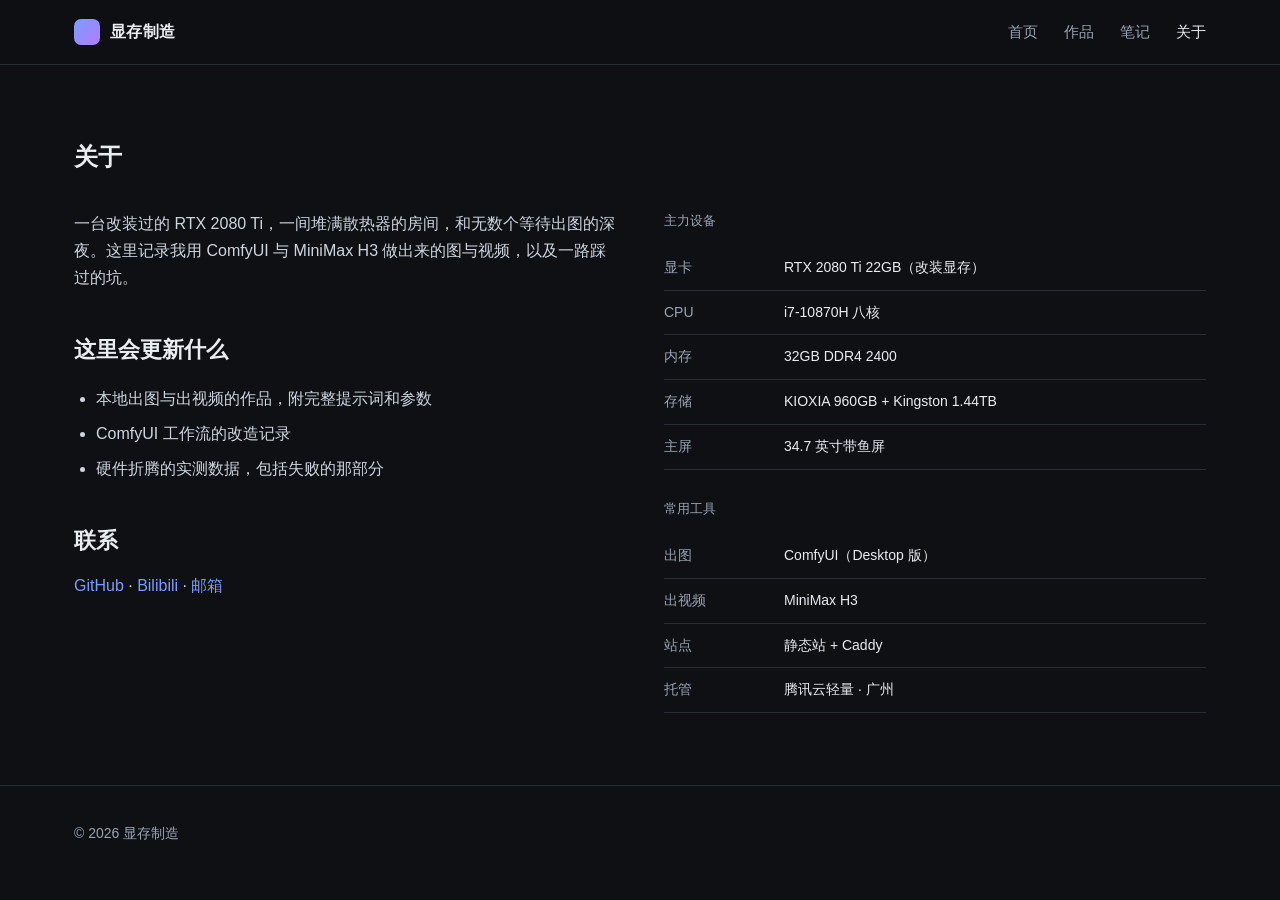
==== about.html @ 41f1c960 "AI portfolio site" ====
<!DOCTYPE html>
<html lang="zh-CN">
<head>
<meta charset="UTF-8">
<meta name="viewport" content="width=device-width, initial-scale=1">
<title>关于 · 显存制造</title>
<link rel="stylesheet" href="assets/style.css">
</head>
<body>

<header class="nav">
  <div class="wrap nav-inner">
    <a class="brand" href="index.html"><span class="brand-mark"></span><span id="brand-name">显存制造</span></a>
    <nav class="nav-links" id="nav-links"></nav>
  </div>
</header>

<section class="block">
  <div class="wrap">
    <div class="block-head"><h2>关于</h2></div>
    <div class="about-grid">
      <div class="prose" style="max-width:none">
        <p id="about-intro"></p>
        <h2>这里会更新什么</h2>
        <ul>
          <li>本地出图与出视频的作品，附完整提示词和参数</li>
          <li>ComfyUI 工作流的改造记录</li>
          <li>硬件折腾的实测数据，包括失败的那部分</li>
        </ul>
        <h2>联系</h2>
        <p id="about-links"></p>
      </div>
      <div>
        <div class="card-meta" style="margin-bottom:14px">主力设备</div>
        <table class="spec-table">
          <tr><td>显卡</td><td>RTX 2080 Ti 22GB（改装显存）</td></tr>
          <tr><td>CPU</td><td>i7-10870H 八核</td></tr>
          <tr><td>内存</td><td>32GB DDR4 2400</td></tr>
          <tr><td>存储</td><td>KIOXIA 960GB + Kingston 1.44TB</td></tr>
          <tr><td>主屏</td><td>34.7 英寸带鱼屏</td></tr>
        </table>
        <div class="card-meta" style="margin:28px 0 14px">常用工具</div>
        <table class="spec-table">
          <tr><td>出图</td><td>ComfyUI（Desktop 版）</td></tr>
          <tr><td>出视频</td><td>MiniMax H3</td></tr>
          <tr><td>站点</td><td>静态站 + Caddy</td></tr>
          <tr><td>托管</td><td>腾讯云轻量 · 广州</td></tr>
        </table>
      </div>
    </div>
  </div>
</section>

<footer>
  <div class="wrap footer-inner">
    <span>© 2026 <span class="fn-brand"></span></span>
  </div>
</footer>

<script src="assets/data.js"></script>
<script src="assets/app.js"></script>
<script>
mountNav("about.html");
$$(".fn-brand").forEach(e => (e.textContent = SITE.name));
document.getElementById("about-intro").textContent = SITE.intro;
document.getElementById("about-links").innerHTML = SITE.links
  .map(l => `<a href="${l.url}" style="color:var(--accent)">${l.label}</a>`)
  .join(" · ");
</script>
</body>
</html>
---- assets/style.css ----
:root {
  --bg: #0e1014;
  --surface: #16191f;
  --surface-2: #1d212a;
  --border: #272c37;
  --text: #e9ecf1;
  --muted: #9aa3b2;
  --accent: #7c9cff;
  --accent-soft: rgba(124, 156, 255, 0.14);
  --radius: 14px;
  --max: 1180px;
}

* { box-sizing: border-box; }

html { scroll-behavior: smooth; }

body {
  margin: 0;
  background: var(--bg);
  color: var(--text);
  font-family: -apple-system, BlinkMacSystemFont, "Segoe UI", "PingFang SC",
    "Hiragino Sans GB", "Microsoft YaHei", sans-serif;
  font-size: 16px;
  line-height: 1.7;
  -webkit-font-smoothing: antialiased;
}

a { color: inherit; text-decoration: none; }
img { display: block; max-width: 100%; }

.wrap { width: 100%; max-width: var(--max); margin: 0 auto; padding: 0 24px; }

header.nav {
  position: sticky;
  top: 0;
  z-index: 50;
  background: rgba(14, 16, 20, 0.86);
  backdrop-filter: blur(12px);
  border-bottom: 1px solid var(--border);
}

.nav-inner {
  display: flex;
  align-items: center;
  justify-content: space-between;
  height: 64px;
}

.brand { display: flex; align-items: center; gap: 10px; font-weight: 600; letter-spacing: 0.02em; }

.brand-mark {
  width: 26px; height: 26px; border-radius: 7px;
  background: linear-gradient(135deg, #7c9cff, #b07cff);
}

.nav-links { display: flex; gap: 26px; font-size: 15px; color: var(--muted); }
.nav-links a:hover { color: var(--text); }
.nav-links a.active { color: var(--text); }

.hero { padding: 88px 0 64px; border-bottom: 1px solid var(--border); }
.hero h1 {
  margin: 0 0 18px;
  font-size: 40px;
  line-height: 1.25;
  font-weight: 600;
  letter-spacing: -0.01em;
}
.hero p.lead { margin: 0 0 30px; max-width: 620px; color: var(--muted); font-size: 17px; }

.hero-stats { display: flex; flex-wrap: wrap; gap: 40px; margin-top: 40px; }
.stat-num { font-size: 26px; font-weight: 600; color: var(--accent); }
.stat-label { font-size: 13px; color: var(--muted); }

.btn {
  display: inline-block;
  padding: 11px 22px;
  border-radius: 10px;
  font-size: 15px;
  border: 1px solid var(--border);
  transition: all 0.18s ease;
}
.btn-primary { background: var(--accent); color: #0e1014; border-color: var(--accent); font-weight: 500; }
.btn-primary:hover { filter: brightness(1.08); }
.btn-ghost:hover { background: var(--surface-2); }

section.block { padding: 72px 0; }
.block-head { display: flex; align-items: baseline; justify-content: space-between; margin-bottom: 32px; }
.block-head h2 { margin: 0; font-size: 24px; font-weight: 600; }
.block-head .more { font-size: 14px; color: var(--muted); }
.block-head .more:hover { color: var(--accent); }

.grid {
  display: grid;
  grid-template-columns: repeat(auto-fill, minmax(300px, 1fr));
  gap: 22px;
}

.card {
  background: var(--surface);
  border: 1px solid var(--border);
  border-radius: var(--radius);
  overflow: hidden;
  cursor: pointer;
  transition: transform 0.2s ease, border-color 0.2s ease;
}
.card:hover { transform: translateY(-4px); border-color: #3b4252; }

.card-thumb { position: relative; aspect-ratio: 4 / 3; background: var(--surface-2); overflow: hidden; }
.card-thumb img { width: 100%; height: 100%; object-fit: cover; }

.badge {
  position: absolute; top: 12px; left: 12px;
  padding: 4px 10px; border-radius: 20px;
  font-size: 12px;
  background: rgba(14, 16, 20, 0.75);
  backdrop-filter: blur(6px);
  border: 1px solid var(--border);
}
.badge.video { color: #ffb37a; border-color: rgba(255, 179, 122, 0.4); }

.card-body { padding: 16px 18px 20px; }
.card-body h3 { margin: 0 0 6px; font-size: 16px; font-weight: 600; }
.card-meta { font-size: 13px; color: var(--muted); }

.post-list { display: flex; flex-direction: column; gap: 2px; }
.post-item {
  display: flex; gap: 24px; align-items: baseline;
  padding: 20px 18px;
  border-radius: var(--radius);
  border: 1px solid transparent;
  transition: background 0.18s ease;
}
.post-item:hover { background: var(--surface); border-color: var(--border); }
.post-date { font-size: 13px; color: var(--muted); min-width: 92px; font-variant-numeric: tabular-nums; }
.post-title { font-size: 17px; font-weight: 500; }
.post-excerpt { margin-top: 4px; font-size: 14px; color: var(--muted); }
.tag { font-size: 12px; color: var(--accent); background: var(--accent-soft); padding: 2px 9px; border-radius: 6px; margin-left: 10px; }

.prose { max-width: 720px; }
.prose h1 { font-size: 32px; line-height: 1.35; margin: 0 0 12px; font-weight: 600; }
.prose h2 { font-size: 22px; margin: 40px 0 12px; font-weight: 600; }
.prose p { color: #cfd5e0; margin: 0 0 18px; }
.prose pre {
  background: var(--surface); border: 1px solid var(--border);
  border-radius: 10px; padding: 16px; overflow-x: auto; font-size: 13px; line-height: 1.65;
}
.prose code { font-family: ui-monospace, SFMono-Regular, Menlo, monospace; }
.prose ul { color: #cfd5e0; padding-left: 22px; }
.prose li { margin-bottom: 8px; }

.modal {
  position: fixed; inset: 0; z-index: 100;
  background: rgba(6, 8, 11, 0.82);
  backdrop-filter: blur(4px);
  display: none;
  align-items: center; justify-content: center;
  padding: 24px;
}
.modal.open { display: flex; }
.modal-box {
  background: var(--surface);
  border: 1px solid var(--border);
  border-radius: 16px;
  max-width: 880px; width: 100%;
  max-height: 88vh; overflow-y: auto;
  display: grid; grid-template-columns: 1.1fr 1fr;
}
.modal-media { background: #000; }
.modal-media img { width: 100%; height: 100%; object-fit: contain; }
.modal-info { padding: 28px; }
.modal-info h3 { margin: 0 0 4px; font-size: 20px; font-weight: 600; }
.modal-close {
  position: absolute; top: 18px; right: 22px;
  width: 34px; height: 34px; border-radius: 50%;
  border: 1px solid var(--border); background: var(--surface);
  color: var(--text); cursor: pointer; font-size: 18px; line-height: 1;
}
.kv { display: grid; grid-template-columns: 84px 1fr; gap: 8px 14px; font-size: 14px; margin: 18px 0; }
.kv dt { color: var(--muted); }
.kv dd { margin: 0; }
.prompt-box {
  background: var(--bg); border: 1px solid var(--border); border-radius: 10px;
  padding: 14px; font-size: 13px; line-height: 1.6; color: #b9c1cf;
  font-family: ui-monospace, SFMono-Regular, Menlo, monospace;
  max-height: 190px; overflow-y: auto;
}

.filters { display: flex; gap: 10px; margin-bottom: 26px; flex-wrap: wrap; }
.chip {
  padding: 7px 16px; border-radius: 20px; font-size: 14px;
  border: 1px solid var(--border); color: var(--muted); cursor: pointer; background: transparent;
}
.chip.active { background: var(--accent-soft); color: var(--accent); border-color: rgba(124, 156, 255, 0.45); }

.about-grid { display: grid; grid-template-columns: 1fr 1fr; gap: 48px; }
.spec-table { width: 100%; border-collapse: collapse; font-size: 14px; }
.spec-table td { padding: 10px 0; border-bottom: 1px solid var(--border); }
.spec-table td:first-child { color: var(--muted); width: 120px; }

footer {
  border-top: 1px solid var(--border);
  padding: 36px 0;
  color: var(--muted);
  font-size: 14px;
}
.footer-inner { display: flex; justify-content: space-between; flex-wrap: wrap; gap: 12px; }

.empty { color: var(--muted); padding: 40px 0; text-align: center; }

@media (max-width: 760px) {
  .hero { padding: 56px 0 40px; }
  .hero h1 { font-size: 30px; }
  .nav-links { gap: 16px; font-size: 14px; }
  .modal-box { grid-template-columns: 1fr; }
  .about-grid { grid-template-columns: 1fr; gap: 28px; }
  .post-item { flex-direction: column; gap: 6px; }
}
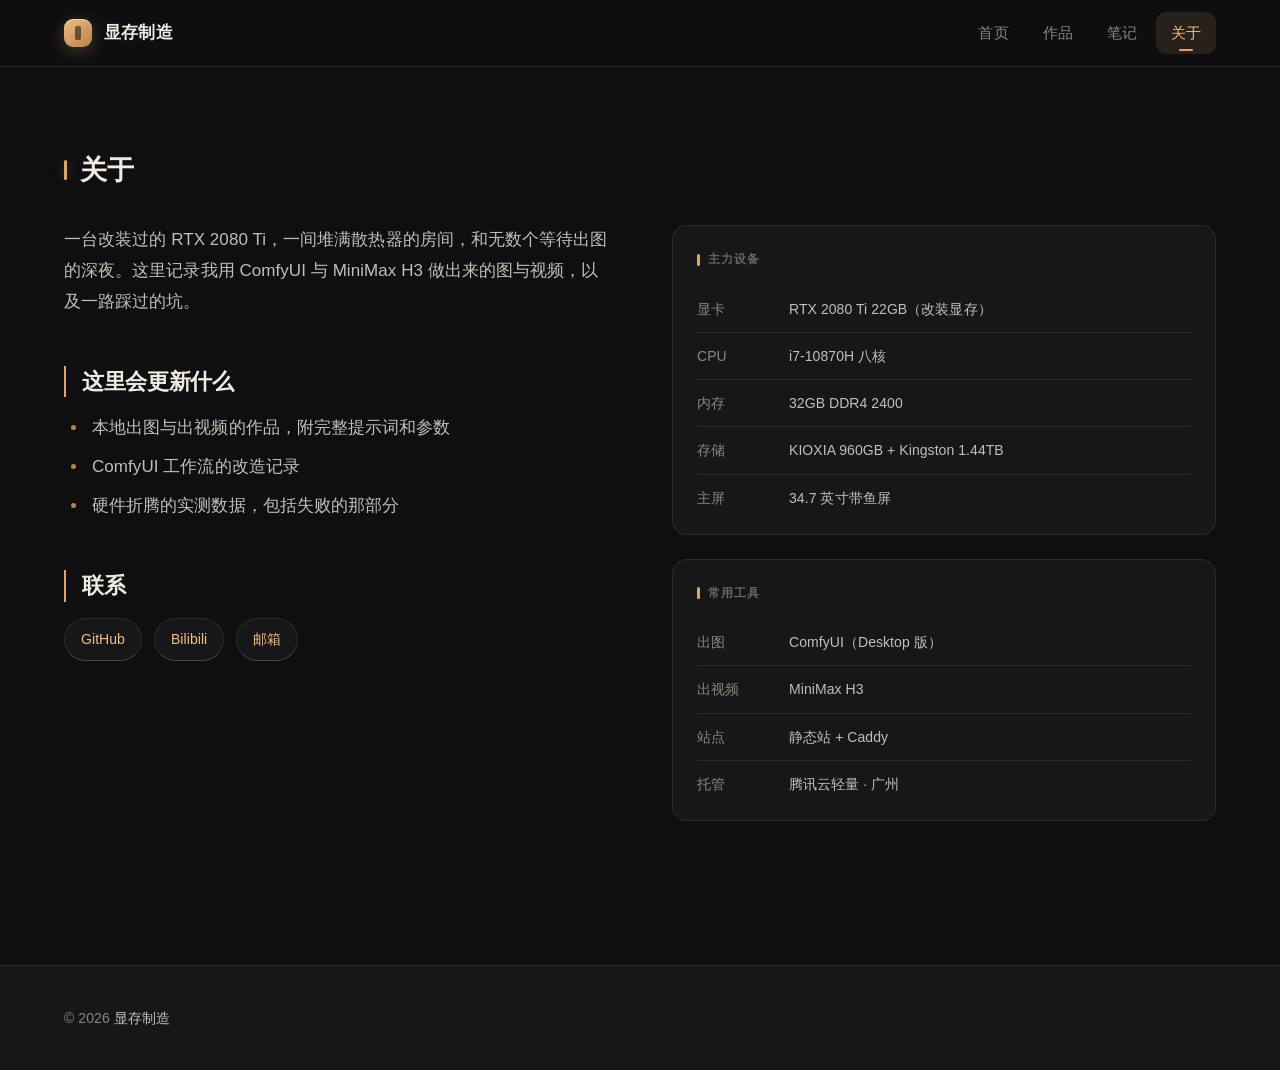
==== commit 36193e3f: "UI 全面重构：暖铜色体系 + 自适应画廊 + 移动端抽屉导航 - 色板：中性炭黑底 + 暖铜强调(#e0a468)，正文改暖白，与暖调作品同色温 - 画廊：作品列表改瀑布流，图像 1:1 / 视频 " ====
--- a/about.html
+++ b/about.html
@@ -4,52 +4,77 @@
 <meta charset="UTF-8">
 <meta name="viewport" content="width=device-width, initial-scale=1">
 <title>关于 · 显存制造</title>
+<meta name="description" content="关于显存制造：一台改装 22GB 显存的 RTX 2080 Ti，一间堆满散热器的房间，和无数个等出图的深夜。">
+<meta name="theme-color" content="#0f0f11">
 <link rel="stylesheet" href="assets/style.css">
 </head>
 <body>
 
+<a class="skip-link" href="#main">跳到主要内容</a>
+
 <header class="nav">
   <div class="wrap nav-inner">
-    <a class="brand" href="index.html"><span class="brand-mark"></span><span id="brand-name">显存制造</span></a>
-    <nav class="nav-links" id="nav-links"></nav>
+    <a class="brand" href="index.html">
+      <span class="brand-mark" aria-hidden="true"></span>
+      <span id="brand-name">显存制造</span>
+    </a>
+    <nav class="nav-links" id="nav-links" aria-label="主导航"></nav>
+    <button class="nav-toggle" id="nav-toggle" type="button"
+            aria-label="打开菜单" aria-expanded="false" aria-controls="nav-links">
+      <span></span><span></span><span></span>
+    </button>
   </div>
 </header>
+
+<main id="main">
 
 <section class="block">
   <div class="wrap">
     <div class="block-head"><h2>关于</h2></div>
     <div class="about-grid">
+
       <div class="prose" style="max-width:none">
         <p id="about-intro"></p>
+
         <h2>这里会更新什么</h2>
         <ul>
           <li>本地出图与出视频的作品，附完整提示词和参数</li>
           <li>ComfyUI 工作流的改造记录</li>
           <li>硬件折腾的实测数据，包括失败的那部分</li>
         </ul>
+
         <h2>联系</h2>
-        <p id="about-links"></p>
+        <div class="link-row" id="about-links"></div>
       </div>
+
       <div>
-        <div class="card-meta" style="margin-bottom:14px">主力设备</div>
-        <table class="spec-table">
-          <tr><td>显卡</td><td>RTX 2080 Ti 22GB（改装显存）</td></tr>
-          <tr><td>CPU</td><td>i7-10870H 八核</td></tr>
-          <tr><td>内存</td><td>32GB DDR4 2400</td></tr>
-          <tr><td>存储</td><td>KIOXIA 960GB + Kingston 1.44TB</td></tr>
-          <tr><td>主屏</td><td>34.7 英寸带鱼屏</td></tr>
-        </table>
-        <div class="card-meta" style="margin:28px 0 14px">常用工具</div>
-        <table class="spec-table">
-          <tr><td>出图</td><td>ComfyUI（Desktop 版）</td></tr>
-          <tr><td>出视频</td><td>MiniMax H3</td></tr>
-          <tr><td>站点</td><td>静态站 + Caddy</td></tr>
-          <tr><td>托管</td><td>腾讯云轻量 · 广州</td></tr>
-        </table>
+        <div class="spec-card">
+          <div class="spec-card-label">主力设备</div>
+          <table class="spec-table">
+            <tr><td>显卡</td><td>RTX 2080 Ti 22GB（改装显存）</td></tr>
+            <tr><td>CPU</td><td>i7-10870H 八核</td></tr>
+            <tr><td>内存</td><td>32GB DDR4 2400</td></tr>
+            <tr><td>存储</td><td>KIOXIA 960GB + Kingston 1.44TB</td></tr>
+            <tr><td>主屏</td><td>34.7 英寸带鱼屏</td></tr>
+          </table>
+        </div>
+
+        <div class="spec-card">
+          <div class="spec-card-label">常用工具</div>
+          <table class="spec-table">
+            <tr><td>出图</td><td>ComfyUI（Desktop 版）</td></tr>
+            <tr><td>出视频</td><td>MiniMax H3</td></tr>
+            <tr><td>站点</td><td>静态站 + Caddy</td></tr>
+            <tr><td>托管</td><td>腾讯云轻量 · 广州</td></tr>
+          </table>
+        </div>
       </div>
+
     </div>
   </div>
 </section>
+
+</main>
 
 <footer>
   <div class="wrap footer-inner">
@@ -64,8 +89,8 @@
 $$(".fn-brand").forEach(e => (e.textContent = SITE.name));
 document.getElementById("about-intro").textContent = SITE.intro;
 document.getElementById("about-links").innerHTML = SITE.links
-  .map(l => `<a href="${l.url}" style="color:var(--accent)">${l.label}</a>`)
-  .join(" · ");
+  .map(l => `<a class="link-pill" href="${l.url}">${l.label}</a>`)
+  .join("");
 </script>
 </body>
 </html>
--- a/assets/style.css
+++ b/assets/style.css
@@ -1,42 +1,182 @@
+/* ==========================================================================
+   VRAM Studio · Design Token System
+   Theme: 暗色摄影画廊 —— 中性炭黑底 + 暖铜强调，衬托暖调作品
+   所有颜色、字号、间距、动效统一由 token 驱动
+   ========================================================================== */
+
 :root {
-  --bg: #0e1014;
-  --surface: #16191f;
-  --surface-2: #1d212a;
-  --border: #272c37;
-  --text: #e9ecf1;
-  --muted: #9aa3b2;
-  --accent: #7c9cff;
-  --accent-soft: rgba(124, 156, 255, 0.14);
-  --radius: 14px;
-  --max: 1180px;
-}
-
-* { box-sizing: border-box; }
-
-html { scroll-behavior: smooth; }
+  /* ---- 色板：中性暗底 ---- */
+  --bg:            #0f0f11;
+  --bg-deep:       #0a0a0c;
+  --surface:       #17171a;
+  --surface-2:     #1f1f24;
+  --surface-3:     #26262c;
+  --border:        #2a2a31;
+  --border-strong: #3a3a44;
+
+  /* ---- 色板：文字（暖白，与暖调作品同一色温） ---- */
+  --text:    #f0ebe2;
+  --text-2:  #c4beb4;
+  --muted:   #8b857c;
+  --muted-2: #6a655e;
+
+  /* ---- 色板：强调色 ---- */
+  --accent:      #e0a468;
+  --accent-hi:   #f0bd85;
+  --accent-dim:  #b8824b;
+  --accent-2:    #6f88d8;
+  --accent-soft: rgba(224, 164, 104, 0.12);
+  --accent-line: rgba(224, 164, 104, 0.32);
+  --accent-glow: rgba(224, 164, 104, 0.28);
+
+  /* ---- 语义色 ---- */
+  --video:      #e79a5c;
+  --video-soft: rgba(231, 154, 92, 0.14);
+
+  /* ---- 间距：8 点网格 ---- */
+  --sp-1: 4px;
+  --sp-2: 8px;
+  --sp-3: 12px;
+  --sp-4: 16px;
+  --sp-5: 20px;
+  --sp-6: 24px;
+  --sp-8: 32px;
+  --sp-10: 40px;
+  --sp-12: 48px;
+  --sp-16: 64px;
+  --sp-20: 80px;
+  --sp-24: 96px;
+
+  /* ---- 字号 ---- */
+  --fs-xs:  12px;
+  --fs-sm:  13.5px;
+  --fs-base: 16px;
+  --fs-md:  17px;
+  --fs-lg:  19px;
+  --fs-xl:  22px;
+  --fs-2xl: 27px;
+  --fs-3xl: 34px;
+  --fs-4xl: 46px;
+
+  /* ---- 字体族 ---- */
+  --font-sans: 'Inter', -apple-system, BlinkMacSystemFont, 'Segoe UI',
+    'PingFang SC', 'Hiragino Sans GB', 'Microsoft YaHei', sans-serif;
+  --font-mono: ui-monospace, SFMono-Regular, 'SF Mono', Menlo, Consolas,
+    'Liberation Mono', monospace;
+
+  /* ---- 圆角 ---- */
+  --r-sm: 6px;
+  --r-md: 10px;
+  --r-lg: 14px;
+  --r-xl: 20px;
+  --r-full: 999px;
+
+  /* ---- 阴影 / 层次 ---- */
+  --shadow-sm: 0 1px 2px rgba(0, 0, 0, 0.4);
+  --shadow-md: 0 6px 18px -4px rgba(0, 0, 0, 0.5);
+  --shadow-lg: 0 20px 44px -12px rgba(0, 0, 0, 0.62);
+  --shadow-xl: 0 40px 88px -20px rgba(0, 0, 0, 0.75);
+
+  /* ---- 动效 ---- */
+  --ease: cubic-bezier(0.22, 0.61, 0.36, 1);
+  --t-fast: 140ms var(--ease);
+  --t-base: 220ms var(--ease);
+  --t-slow: 420ms var(--ease);
+
+  /* ---- 布局 ---- */
+  --max: 1200px;
+  --max-readable: 720px;
+  --nav-h: 66px;
+
+  /* ---- 层级 ---- */
+  --z-nav: 50;
+  --z-progress: 60;
+  --z-fab: 70;
+  --z-modal: 100;
+  --z-drawer: 120;
+}
+
+/* ==========================================================================
+   基础重置
+   ========================================================================== */
+
+*, *::before, *::after { box-sizing: border-box; }
+
+html {
+  scroll-behavior: smooth;
+  scroll-padding-top: calc(var(--nav-h) + var(--sp-6));
+  -webkit-text-size-adjust: 100%;
+}
+
+::selection { background: rgba(224, 164, 104, 0.28); color: #fff; }
 
 body {
   margin: 0;
   background: var(--bg);
   color: var(--text);
-  font-family: -apple-system, BlinkMacSystemFont, "Segoe UI", "PingFang SC",
-    "Hiragino Sans GB", "Microsoft YaHei", sans-serif;
-  font-size: 16px;
-  line-height: 1.7;
+  font-family: var(--font-sans);
+  font-size: var(--fs-base);
+  line-height: 1.72;
+  letter-spacing: 0.004em;
   -webkit-font-smoothing: antialiased;
+  -moz-osx-font-smoothing: grayscale;
 }
 
 a { color: inherit; text-decoration: none; }
 img { display: block; max-width: 100%; }
-
-.wrap { width: 100%; max-width: var(--max); margin: 0 auto; padding: 0 24px; }
+button { font-family: inherit; }
+
+/* 统一可见焦点环，键盘可达性 */
+:focus-visible {
+  outline: 2px solid var(--accent-hi);
+  outline-offset: 3px;
+  border-radius: var(--r-sm);
+}
+
+.wrap {
+  width: 100%;
+  max-width: var(--max);
+  margin: 0 auto;
+  padding: 0 var(--sp-6);
+}
+
+.sr-only {
+  position: absolute;
+  width: 1px; height: 1px;
+  padding: 0; margin: -1px;
+  overflow: hidden;
+  clip: rect(0 0 0 0);
+  white-space: nowrap;
+  border: 0;
+}
+
+.skip-link {
+  position: absolute;
+  left: 50%;
+  top: 8px;
+  transform: translate(-50%, -160%);
+  z-index: 200;
+  background: var(--accent);
+  color: #1a1208;
+  padding: 10px 20px;
+  border-radius: var(--r-md);
+  font-size: var(--fs-sm);
+  font-weight: 600;
+  transition: transform var(--t-base);
+}
+.skip-link:focus { transform: translate(-50%, 0); }
+
+/* ==========================================================================
+   顶部导航
+   ========================================================================== */
 
 header.nav {
   position: sticky;
   top: 0;
-  z-index: 50;
-  background: rgba(14, 16, 20, 0.86);
-  backdrop-filter: blur(12px);
+  z-index: var(--z-nav);
+  background: rgba(15, 15, 17, 0.78);
+  backdrop-filter: saturate(150%) blur(16px);
+  -webkit-backdrop-filter: saturate(150%) blur(16px);
   border-bottom: 1px solid var(--border);
 }
 
@@ -44,175 +184,1222 @@
   display: flex;
   align-items: center;
   justify-content: space-between;
-  height: 64px;
-}
-
-.brand { display: flex; align-items: center; gap: 10px; font-weight: 600; letter-spacing: 0.02em; }
+  height: var(--nav-h);
+  gap: var(--sp-4);
+  position: relative;
+}
+
+.brand {
+  display: inline-flex;
+  align-items: center;
+  gap: var(--sp-3);
+  font-weight: 600;
+  font-size: var(--fs-md);
+  letter-spacing: 0.01em;
+  flex-shrink: 0;
+}
 
 .brand-mark {
-  width: 26px; height: 26px; border-radius: 7px;
-  background: linear-gradient(135deg, #7c9cff, #b07cff);
-}
-
-.nav-links { display: flex; gap: 26px; font-size: 15px; color: var(--muted); }
-.nav-links a:hover { color: var(--text); }
-.nav-links a.active { color: var(--text); }
-
-.hero { padding: 88px 0 64px; border-bottom: 1px solid var(--border); }
+  position: relative;
+  width: 28px; height: 28px;
+  border-radius: 9px;
+  background: linear-gradient(140deg, var(--accent-hi), var(--accent-dim));
+  box-shadow: 0 4px 16px var(--accent-glow), inset 0 1px 0 rgba(255, 255, 255, 0.4);
+  flex-shrink: 0;
+}
+/* 胶片孔隐喻：中央一道竖向暗槽 */
+.brand-mark::after {
+  content: "";
+  position: absolute;
+  inset: 7px 11px;
+  border-radius: 2px;
+  background: rgba(20, 12, 4, 0.55);
+}
+.brand-sub {
+  font-size: var(--fs-xs);
+  color: var(--muted-2);
+  font-weight: 500;
+  letter-spacing: 0.08em;
+  text-transform: uppercase;
+  display: none;
+}
+
+.nav-links {
+  display: flex;
+  align-items: center;
+  gap: var(--sp-1);
+  font-size: 15px;
+  color: var(--muted);
+}
+.nav-links a {
+  position: relative;
+  padding: 8px 15px;
+  border-radius: var(--r-md);
+  transition: color var(--t-fast), background var(--t-fast);
+}
+.nav-links a:hover { color: var(--text); background: var(--surface-2); }
+.nav-links a.active { color: var(--accent-hi); background: var(--accent-soft); }
+.nav-links a.active::after {
+  content: "";
+  position: absolute;
+  left: 50%; bottom: 3px;
+  transform: translateX(-50%);
+  width: 14px; height: 2px;
+  border-radius: 2px;
+  background: var(--accent);
+}
+
+/* 汉堡按钮：仅移动端显示 */
+.nav-toggle {
+  display: none;
+  width: 42px; height: 42px;
+  align-items: center;
+  justify-content: center;
+  flex-direction: column;
+  gap: 5px;
+  background: transparent;
+  border: 1px solid var(--border);
+  border-radius: var(--r-md);
+  cursor: pointer;
+  padding: 0;
+  transition: border-color var(--t-fast), background var(--t-fast);
+}
+.nav-toggle:hover { border-color: var(--border-strong); background: var(--surface-2); }
+.nav-toggle span {
+  display: block;
+  width: 17px; height: 1.5px;
+  border-radius: 2px;
+  background: var(--text-2);
+  transition: transform var(--t-base), opacity var(--t-fast);
+}
+.nav-toggle[aria-expanded="true"] span:nth-child(1) { transform: translateY(6.5px) rotate(45deg); }
+.nav-toggle[aria-expanded="true"] span:nth-child(2) { opacity: 0; }
+.nav-toggle[aria-expanded="true"] span:nth-child(3) { transform: translateY(-6.5px) rotate(-45deg); }
+
+/* ==========================================================================
+   按钮
+   ========================================================================== */
+
+.btn {
+  display: inline-flex;
+  align-items: center;
+  justify-content: center;
+  gap: var(--sp-2);
+  padding: 12px 26px;
+  min-height: 46px;
+  border-radius: var(--r-md);
+  font-size: 15px;
+  font-weight: 500;
+  border: 1px solid var(--border);
+  background: transparent;
+  color: var(--text);
+  cursor: pointer;
+  transition: transform var(--t-fast), box-shadow var(--t-base),
+              background var(--t-fast), border-color var(--t-fast), color var(--t-fast);
+}
+.btn:hover { transform: translateY(-1px); }
+.btn:active { transform: translateY(0); }
+
+.btn-primary {
+  background: linear-gradient(140deg, var(--accent-hi), var(--accent));
+  color: #1c1206;
+  border-color: transparent;
+  font-weight: 600;
+  box-shadow: 0 4px 18px -4px var(--accent-glow);
+}
+.btn-primary:hover {
+  box-shadow: 0 10px 28px -6px var(--accent-glow);
+  background: linear-gradient(140deg, #f7c894, var(--accent-hi));
+}
+
+.btn-ghost { border-color: var(--border-strong); color: var(--text-2); }
+.btn-ghost:hover {
+  background: var(--surface-2);
+  border-color: var(--accent-line);
+  color: var(--text);
+}
+
+.btn-row { display: flex; flex-wrap: wrap; gap: var(--sp-3); align-items: center; }
+
+/* ==========================================================================
+   Hero
+   ========================================================================== */
+
+.hero {
+  position: relative;
+  padding: 92px 0 84px;
+  border-bottom: 1px solid var(--border);
+  overflow: hidden;
+}
+/* 暖色光晕 + 极细网格，营造暗房工作台质感 */
+.hero::before {
+  content: "";
+  position: absolute;
+  inset: 0;
+  pointer-events: none;
+  background:
+    radial-gradient(760px 420px at 82% -12%, rgba(224, 164, 104, 0.16), transparent 62%),
+    radial-gradient(620px 380px at 4% 108%, rgba(111, 136, 216, 0.11), transparent 62%);
+}
+.hero::after {
+  content: "";
+  position: absolute;
+  inset: 0;
+  pointer-events: none;
+  opacity: 0.5;
+  background-image:
+    linear-gradient(rgba(255, 255, 255, 0.022) 1px, transparent 1px),
+    linear-gradient(90deg, rgba(255, 255, 255, 0.022) 1px, transparent 1px);
+  background-size: 52px 52px;
+  mask-image: radial-gradient(680px 420px at 60% 40%, #000 20%, transparent 78%);
+  -webkit-mask-image: radial-gradient(680px 420px at 60% 40%, #000 20%, transparent 78%);
+}
+.hero > .wrap { position: relative; z-index: 1; }
+
+.hero-inner {
+  display: grid;
+  grid-template-columns: minmax(0, 1.02fr) minmax(0, 0.98fr);
+  gap: var(--sp-16);
+  align-items: center;
+}
+
+.hero-eyebrow {
+  display: inline-flex;
+  align-items: center;
+  gap: var(--sp-2);
+  font-size: var(--fs-xs);
+  font-weight: 500;
+  letter-spacing: 0.09em;
+  text-transform: uppercase;
+  color: var(--accent);
+  background: var(--accent-soft);
+  border: 1px solid var(--accent-line);
+  padding: 5px 14px;
+  border-radius: var(--r-full);
+  margin-bottom: var(--sp-6);
+}
+.hero-eyebrow::before {
+  content: "";
+  width: 5px; height: 5px;
+  border-radius: 50%;
+  background: var(--accent);
+  box-shadow: 0 0 8px var(--accent);
+}
+
 .hero h1 {
-  margin: 0 0 18px;
-  font-size: 40px;
-  line-height: 1.25;
+  margin: 0 0 var(--sp-5);
+  font-size: var(--fs-4xl);
+  line-height: 1.24;
   font-weight: 600;
+  letter-spacing: -0.022em;
+}
+
+.grad {
+  background: linear-gradient(96deg, var(--accent-hi) 8%, var(--accent) 48%, #c98f56 96%);
+  -webkit-background-clip: text;
+  background-clip: text;
+  color: transparent;
+}
+
+.hero p.lead {
+  margin: 0 0 var(--sp-8);
+  max-width: 34em;
+  color: var(--text-2);
+  font-size: var(--fs-md);
+  line-height: 1.78;
+}
+
+.hero-stats {
+  display: flex;
+  flex-wrap: wrap;
+  gap: var(--sp-10);
+  margin-top: var(--sp-12);
+  padding-top: var(--sp-8);
+  border-top: 1px solid var(--border);
+}
+.hero-stats > div { min-width: 78px; }
+.stat-num {
+  font-size: var(--fs-2xl);
+  font-weight: 600;
+  color: var(--accent-hi);
+  font-variant-numeric: tabular-nums;
+  line-height: 1.15;
   letter-spacing: -0.01em;
 }
-.hero p.lead { margin: 0 0 30px; max-width: 620px; color: var(--muted); font-size: 17px; }
-
-.hero-stats { display: flex; flex-wrap: wrap; gap: 40px; margin-top: 40px; }
-.stat-num { font-size: 26px; font-weight: 600; color: var(--accent); }
-.stat-label { font-size: 13px; color: var(--muted); }
-
-.btn {
-  display: inline-block;
-  padding: 11px 22px;
-  border-radius: 10px;
-  font-size: 15px;
-  border: 1px solid var(--border);
-  transition: all 0.18s ease;
-}
-.btn-primary { background: var(--accent); color: #0e1014; border-color: var(--accent); font-weight: 500; }
-.btn-primary:hover { filter: brightness(1.08); }
-.btn-ghost:hover { background: var(--surface-2); }
-
-section.block { padding: 72px 0; }
-.block-head { display: flex; align-items: baseline; justify-content: space-between; margin-bottom: 32px; }
-.block-head h2 { margin: 0; font-size: 24px; font-weight: 600; }
-.block-head .more { font-size: 14px; color: var(--muted); }
-.block-head .more:hover { color: var(--accent); }
-
+.stat-label {
+  font-size: var(--fs-xs);
+  color: var(--muted);
+  margin-top: var(--sp-1);
+  letter-spacing: 0.03em;
+}
+
+/* Hero 图像：厚边框模拟相纸冲印
+   用 Wrapper 承载比例，img 自己撑满 —— 避免 aspect-ratio 与 height 冲突导致拉伸 */
+.hero-art { position: relative; padding-bottom: 12%; }
+.hero-art .art-main,
+.hero-art .art-float {
+  position: relative;
+  border-radius: var(--r-xl);
+  overflow: hidden;
+  border: 1px solid var(--border-strong);
+  box-shadow: var(--shadow-xl);
+}
+.hero-art .art-main {
+  aspect-ratio: 1 / 1;
+  animation: fadeUp 700ms var(--ease) both;
+}
+.hero-art .art-main img,
+.hero-art .art-float img {
+  width: 100%;
+  height: 100%;
+  object-fit: cover;
+}
+.hero-art .art-float {
+  position: absolute;
+  width: 43%;
+  aspect-ratio: 1 / 1;
+  left: -6%;
+  bottom: 0;
+  border-radius: var(--r-lg);
+  border: 6px solid var(--bg);
+  box-shadow: var(--shadow-lg);
+  transform: rotate(-3.5deg);
+  animation: fadeUp 700ms 140ms var(--ease) both;
+  transition: transform var(--t-slow);
+}
+.hero-art:hover .art-float { transform: rotate(-1.5deg) translateY(-6px); }
+
+/* ==========================================================================
+   区块与标题
+   ========================================================================== */
+
+section.block { padding: var(--sp-20) 0; }
+section.block.tight { padding-top: 0; }
+
+.block-head {
+  display: flex;
+  align-items: baseline;
+  justify-content: space-between;
+  gap: var(--sp-4);
+  margin-bottom: var(--sp-8);
+}
+.block-head h2 {
+  position: relative;
+  margin: 0;
+  font-size: var(--fs-2xl);
+  font-weight: 600;
+  letter-spacing: -0.018em;
+  padding-left: var(--sp-4);
+}
+.block-head h2::before {
+  content: "";
+  position: absolute;
+  left: 0; top: 50%;
+  transform: translateY(-50%);
+  width: 3px; height: 20px;
+  border-radius: 2px;
+  background: var(--accent);
+  box-shadow: 0 0 10px var(--accent-glow);
+}
+.block-head .more {
+  font-size: var(--fs-sm);
+  color: var(--muted);
+  transition: color var(--t-fast), transform var(--t-fast);
+  white-space: nowrap;
+}
+.block-head .more:hover { color: var(--accent-hi); transform: translateX(2px); }
+
+/* ==========================================================================
+   作品画廊 —— 自适应比例，零裁切
+   ========================================================================== */
+
+/* 采用 masonry 式列布局：卡片按内容自然高度排列，
+   1:1 图像与 16:9 视频混排时不会互相撑出空白 */
 .grid {
-  display: grid;
-  grid-template-columns: repeat(auto-fill, minmax(300px, 1fr));
-  gap: 22px;
-}
+  columns: 3;
+  column-gap: var(--sp-6);
+}
+.grid .card { break-inside: avoid; margin-bottom: var(--sp-6); }
 
 .card {
+  position: relative;
+  display: flex;
+  flex-direction: column;
   background: var(--surface);
   border: 1px solid var(--border);
-  border-radius: var(--radius);
+  border-radius: var(--r-lg);
   overflow: hidden;
   cursor: pointer;
-  transition: transform 0.2s ease, border-color 0.2s ease;
-}
-.card:hover { transform: translateY(-4px); border-color: #3b4252; }
-
-.card-thumb { position: relative; aspect-ratio: 4 / 3; background: var(--surface-2); overflow: hidden; }
-.card-thumb img { width: 100%; height: 100%; object-fit: cover; }
+  text-align: left;
+  padding: 0;
+  color: inherit;
+  font: inherit;
+  transition: transform var(--t-base), border-color var(--t-base), box-shadow var(--t-base);
+  animation: fadeUp 500ms var(--ease) both;
+}
+.card:hover {
+  transform: translateY(-5px);
+  border-color: var(--accent-line);
+  box-shadow: var(--shadow-lg);
+}
+
+/* 关键修复：按真实比例呈现，不再强制 4:3 裁切 */
+.card-thumb {
+  position: relative;
+  aspect-ratio: var(--thumb-ratio, 1 / 1);
+  background: var(--bg-deep);
+  overflow: hidden;
+}
+.card-thumb img {
+  width: 100%;
+  height: 100%;
+  object-fit: cover;
+  transition: transform 600ms var(--ease);
+}
+.card:hover .card-thumb img { transform: scale(1.04); }
+/* 底部渐隐，让徽标与元信息始终可读 */
+.card-thumb::after {
+  content: "";
+  position: absolute;
+  inset: auto 0 0 0;
+  height: 42%;
+  background: linear-gradient(to top, rgba(10, 10, 12, 0.72), transparent);
+  opacity: 0;
+  transition: opacity var(--t-base);
+  pointer-events: none;
+}
+.card:hover .card-thumb::after { opacity: 1; }
 
 .badge {
-  position: absolute; top: 12px; left: 12px;
-  padding: 4px 10px; border-radius: 20px;
-  font-size: 12px;
-  background: rgba(14, 16, 20, 0.75);
-  backdrop-filter: blur(6px);
+  position: absolute;
+  top: var(--sp-3);
+  left: var(--sp-3);
+  z-index: 2;
+  display: inline-flex;
+  align-items: center;
+  gap: 5px;
+  padding: 4px 11px;
+  border-radius: var(--r-full);
+  font-size: 11.5px;
+  font-weight: 500;
+  letter-spacing: 0.02em;
+  color: var(--text-2);
+  background: rgba(12, 12, 14, 0.72);
+  backdrop-filter: blur(8px);
+  border: 1px solid rgba(255, 255, 255, 0.09);
+}
+.badge.video {
+  color: var(--video);
+  border-color: rgba(231, 154, 92, 0.42);
+  background: rgba(30, 18, 8, 0.72);
+}
+.badge::before {
+  content: "";
+  width: 5px; height: 5px;
+  border-radius: 50%;
+  background: currentColor;
+  opacity: 0.85;
+}
+.badge.video::before { animation: pulse 2.2s ease-in-out infinite; }
+
+.card-body {
+  padding: var(--sp-4) var(--sp-5) var(--sp-5);
+  display: flex;
+  flex-direction: column;
+  gap: var(--sp-1);
+  flex: 1;
+}
+.card-body h3 {
+  margin: 0;
+  font-size: var(--fs-md);
+  font-weight: 600;
+  letter-spacing: -0.008em;
+  transition: color var(--t-fast);
+}
+.card:hover .card-body h3 { color: var(--accent-hi); }
+.card-meta {
+  font-size: var(--fs-xs);
+  color: var(--muted);
+  font-variant-numeric: tabular-nums;
+}
+.card-foot {
+  display: flex;
+  align-items: center;
+  justify-content: space-between;
+  gap: var(--sp-3);
+  margin-top: auto;
+  padding-top: var(--sp-3);
+}
+.card-more {
+  font-size: var(--fs-xs);
+  color: var(--accent);
+  opacity: 0;
+  transform: translateX(-4px);
+  transition: opacity var(--t-base), transform var(--t-base);
+}
+.card:hover .card-more { opacity: 1; transform: translateX(0); }
+
+.grid .card:nth-child(2) { animation-delay: 60ms; }
+.grid .card:nth-child(3) { animation-delay: 120ms; }
+.grid .card:nth-child(4) { animation-delay: 180ms; }
+.grid .card:nth-child(5) { animation-delay: 240ms; }
+.grid .card:nth-child(6) { animation-delay: 300ms; }
+
+/* ==========================================================================
+   笔记列表
+   ========================================================================== */
+
+.post-list { display: flex; flex-direction: column; gap: var(--sp-1); }
+
+.post-item {
+  position: relative;
+  display: grid;
+  grid-template-columns: 96px minmax(0, 1fr);
+  gap: var(--sp-5);
+  padding: var(--sp-5) var(--sp-4);
+  border-radius: var(--r-lg);
+  border: 1px solid transparent;
+  transition: background var(--t-fast), border-color var(--t-fast);
+}
+.post-item:hover { background: var(--surface); border-color: var(--border); }
+
+.post-date {
+  font-size: var(--fs-xs);
+  color: var(--muted-2);
+  font-variant-numeric: tabular-nums;
+  padding-top: 5px;
+  letter-spacing: 0.02em;
+}
+.post-main { min-width: 0; }
+.post-title {
+  display: inline;
+  font-size: var(--fs-md);
+  font-weight: 500;
+  letter-spacing: -0.008em;
+  transition: color var(--t-fast);
+}
+.post-item:hover .post-title { color: var(--accent-hi); }
+.post-excerpt {
+  margin-top: var(--sp-2);
+  font-size: 14px;
+  color: var(--muted);
+  line-height: 1.68;
+  max-width: 62ch;
+}
+.tag {
+  display: inline-block;
+  font-size: 11.5px;
+  color: var(--accent);
+  background: var(--accent-soft);
+  border: 1px solid var(--accent-line);
+  padding: 1px 9px;
+  border-radius: var(--r-full);
+  margin-left: var(--sp-3);
+  vertical-align: 2px;
+  white-space: nowrap;
+}
+.post-item::after {
+  content: "→";
+  position: absolute;
+  right: var(--sp-5);
+  top: 50%;
+  transform: translate(10px, -50%);
+  opacity: 0;
+  color: var(--accent);
+  transition: opacity var(--t-base), transform var(--t-base);
+}
+.post-item:hover::after { opacity: 1; transform: translate(0, -50%); }
+
+/* ==========================================================================
+   筛选 chips
+   ========================================================================== */
+
+.filters {
+  display: flex;
+  gap: var(--sp-2);
+  margin-bottom: var(--sp-8);
+  flex-wrap: wrap;
+}
+.chip {
+  padding: 8px 17px;
+  min-height: 38px;
+  border-radius: var(--r-full);
+  font-size: 14px;
   border: 1px solid var(--border);
-}
-.badge.video { color: #ffb37a; border-color: rgba(255, 179, 122, 0.4); }
-
-.card-body { padding: 16px 18px 20px; }
-.card-body h3 { margin: 0 0 6px; font-size: 16px; font-weight: 600; }
-.card-meta { font-size: 13px; color: var(--muted); }
-
-.post-list { display: flex; flex-direction: column; gap: 2px; }
-.post-item {
-  display: flex; gap: 24px; align-items: baseline;
-  padding: 20px 18px;
-  border-radius: var(--radius);
-  border: 1px solid transparent;
-  transition: background 0.18s ease;
-}
-.post-item:hover { background: var(--surface); border-color: var(--border); }
-.post-date { font-size: 13px; color: var(--muted); min-width: 92px; font-variant-numeric: tabular-nums; }
-.post-title { font-size: 17px; font-weight: 500; }
-.post-excerpt { margin-top: 4px; font-size: 14px; color: var(--muted); }
-.tag { font-size: 12px; color: var(--accent); background: var(--accent-soft); padding: 2px 9px; border-radius: 6px; margin-left: 10px; }
-
-.prose { max-width: 720px; }
-.prose h1 { font-size: 32px; line-height: 1.35; margin: 0 0 12px; font-weight: 600; }
-.prose h2 { font-size: 22px; margin: 40px 0 12px; font-weight: 600; }
-.prose p { color: #cfd5e0; margin: 0 0 18px; }
+  color: var(--muted);
+  background: transparent;
+  cursor: pointer;
+  transition: color var(--t-fast), border-color var(--t-fast), background var(--t-fast);
+}
+.chip:hover { color: var(--text); border-color: var(--border-strong); background: var(--surface-2); }
+.chip.active {
+  background: var(--accent-soft);
+  color: var(--accent-hi);
+  border-color: var(--accent-line);
+  font-weight: 500;
+}
+
+/* ==========================================================================
+   文章正文
+   ========================================================================== */
+
+.prose {
+  max-width: var(--max-readable);
+  font-size: var(--fs-md);
+  line-height: 1.82;
+  color: var(--text-2);
+}
+.prose h1 {
+  font-size: clamp(26px, 4.4vw, 36px);
+  line-height: 1.3;
+  margin: var(--sp-3) 0 var(--sp-4);
+  font-weight: 600;
+  letter-spacing: -0.022em;
+  color: var(--text);
+}
+.prose h2 {
+  position: relative;
+  font-size: var(--fs-xl);
+  margin: var(--sp-12) 0 var(--sp-4);
+  font-weight: 600;
+  letter-spacing: -0.014em;
+  line-height: 1.42;
+  color: var(--text);
+  padding-left: var(--sp-4);
+  border-left: 2px solid var(--accent);
+  scroll-margin-top: calc(var(--nav-h) + var(--sp-6));
+}
+.prose h2:hover::after {
+  content: "#";
+  position: absolute;
+  left: -2px; top: 50%;
+  transform: translate(-100%, -50%);
+  padding-right: 10px;
+  color: var(--accent-dim);
+  opacity: 0.55;
+  font-size: 0.85em;
+}
+.prose p { margin: 0 0 var(--sp-5); }
+.prose strong { color: var(--text); font-weight: 600; }
+.prose a:not(.btn) {
+  color: var(--accent-hi);
+  border-bottom: 1px solid var(--accent-line);
+  transition: border-color var(--t-fast);
+}
+.prose a:not(.btn):hover { border-bottom-color: var(--accent-hi); }
+
 .prose pre {
-  background: var(--surface); border: 1px solid var(--border);
-  border-radius: 10px; padding: 16px; overflow-x: auto; font-size: 13px; line-height: 1.65;
-}
-.prose code { font-family: ui-monospace, SFMono-Regular, Menlo, monospace; }
-.prose ul { color: #cfd5e0; padding-left: 22px; }
-.prose li { margin-bottom: 8px; }
-
-.modal {
-  position: fixed; inset: 0; z-index: 100;
-  background: rgba(6, 8, 11, 0.82);
-  backdrop-filter: blur(4px);
-  display: none;
-  align-items: center; justify-content: center;
-  padding: 24px;
-}
-.modal.open { display: flex; }
-.modal-box {
+  position: relative;
+  background: var(--bg-deep);
+  border: 1px solid var(--border);
+  border-radius: var(--r-md);
+  padding: var(--sp-5) var(--sp-5);
+  padding-right: var(--sp-12);
+  overflow-x: auto;
+  font-size: var(--fs-sm);
+  line-height: 1.78;
+  margin: 0 0 var(--sp-6);
+  tab-size: 2;
+}
+.prose pre::before {
+  content: "";
+  position: absolute;
+  left: 0; top: 0; bottom: 0;
+  width: 2px;
+  background: linear-gradient(to bottom, var(--accent), transparent 85%);
+}
+.prose code { font-family: var(--font-mono); }
+.prose pre code { color: #cfc7ba; }
+
+.copy-code {
+  position: absolute;
+  top: var(--sp-2);
+  right: var(--sp-2);
+  display: inline-flex;
+  align-items: center;
+  gap: 5px;
+  padding: 5px 10px;
+  font-size: 11.5px;
+  color: var(--muted);
+  background: var(--surface-2);
+  border: 1px solid var(--border);
+  border-radius: var(--r-sm);
+  cursor: pointer;
+  opacity: 0;
+  transition: opacity var(--t-fast), color var(--t-fast), border-color var(--t-fast);
+}
+.prose pre:hover .copy-code { opacity: 1; }
+.copy-code:hover { color: var(--accent-hi); border-color: var(--accent-line); }
+.copy-code.done { color: #74c69d; border-color: rgba(116, 198, 157, 0.4); opacity: 1; }
+
+.prose ul, .prose ol { margin: 0 0 var(--sp-6); padding-left: var(--sp-6); }
+.prose li { margin-bottom: var(--sp-2); padding-left: var(--sp-1); }
+.prose li::marker { color: var(--accent-dim); }
+
+.prose blockquote {
+  margin: 0 0 var(--sp-6);
+  padding: var(--sp-2) 0 var(--sp-2) var(--sp-5);
+  border-left: 2px solid var(--accent-line);
+  color: var(--muted);
+  font-style: normal;
+}
+
+.prose hr {
+  border: none;
+  border-top: 1px solid var(--border);
+  margin: var(--sp-12) 0;
+}
+
+.post-meta-bar {
+  display: flex;
+  flex-wrap: wrap;
+  align-items: center;
+  gap: var(--sp-3);
+  font-size: var(--fs-xs);
+  color: var(--muted);
+  padding-bottom: var(--sp-5);
+  margin-bottom: var(--sp-6);
+  border-bottom: 1px solid var(--border);
+}
+
+/* 上下篇 */
+.post-nav { display: grid; grid-template-columns: 1fr 1fr; gap: var(--sp-4); margin-top: var(--sp-16); }
+.post-nav a {
+  display: block;
+  border: 1px solid var(--border);
+  border-radius: var(--r-lg);
+  padding: var(--sp-5) var(--sp-5);
+  font-size: 14.5px;
+  line-height: 1.55;
+  transition: border-color var(--t-fast), background var(--t-fast), transform var(--t-fast);
+}
+.post-nav a:hover {
+  border-color: var(--accent-line);
+  background: var(--surface);
+  transform: translateY(-2px);
+}
+.post-nav a.r { text-align: right; }
+.post-nav span {
+  display: block;
+  font-size: var(--fs-xs);
+  color: var(--muted-2);
+  margin-bottom: var(--sp-2);
+  letter-spacing: 0.04em;
+}
+
+/* ==========================================================================
+   文章页：进度条 / 目录 / 回到顶部
+   ========================================================================== */
+
+.progress {
+  position: fixed;
+  top: var(--nav-h);
+  left: 0;
+  height: 2px;
+  width: 0;
+  background: linear-gradient(90deg, var(--accent-dim), var(--accent), var(--accent-hi));
+  box-shadow: 0 0 12px var(--accent-glow);
+  z-index: var(--z-progress);
+  transition: width 90ms linear;
+}
+
+.post-layout {
+  display: grid;
+  grid-template-columns: minmax(0, 1fr) 232px;
+  gap: var(--sp-16);
+  align-items: start;
+}
+
+.toc {
+  position: sticky;
+  top: calc(var(--nav-h) + var(--sp-8));
   background: var(--surface);
   border: 1px solid var(--border);
-  border-radius: 16px;
-  max-width: 880px; width: 100%;
-  max-height: 88vh; overflow-y: auto;
-  display: grid; grid-template-columns: 1.1fr 1fr;
-}
-.modal-media { background: #000; }
-.modal-media img { width: 100%; height: 100%; object-fit: contain; }
-.modal-info { padding: 28px; }
-.modal-info h3 { margin: 0 0 4px; font-size: 20px; font-weight: 600; }
+  border-radius: var(--r-lg);
+  padding: var(--sp-5);
+  font-size: var(--fs-sm);
+  line-height: 1.6;
+  max-height: calc(100vh - var(--nav-h) - var(--sp-16));
+  overflow-y: auto;
+}
+.toc-title {
+  font-size: 11.5px;
+  color: var(--muted-2);
+  margin-bottom: var(--sp-3);
+  letter-spacing: 0.1em;
+  text-transform: uppercase;
+  font-weight: 600;
+}
+.toc a {
+  display: block;
+  position: relative;
+  color: var(--muted);
+  padding: 6px 0 6px 13px;
+  line-height: 1.5;
+  transition: color var(--t-fast);
+}
+.toc a::before {
+  content: "";
+  position: absolute;
+  left: 0; top: 50%;
+  transform: translateY(-50%);
+  width: 2px; height: 0;
+  border-radius: 2px;
+  background: var(--accent);
+  transition: height var(--t-base);
+}
+.toc a:hover { color: var(--text); }
+.toc a.active { color: var(--accent-hi); }
+.toc a.active::before { height: 60%; }
+
+.totop {
+  position: fixed;
+  bottom: var(--sp-8);
+  right: var(--sp-8);
+  width: 46px; height: 46px;
+  border-radius: 50%;
+  border: 1px solid var(--border-strong);
+  background: var(--surface-2);
+  color: var(--muted);
+  cursor: pointer;
+  font-size: 17px;
+  line-height: 1;
+  display: flex;
+  align-items: center;
+  justify-content: center;
+  opacity: 0;
+  pointer-events: none;
+  transform: translateY(10px);
+  transition: opacity var(--t-base), transform var(--t-base),
+              color var(--t-fast), border-color var(--t-fast);
+  z-index: var(--z-fab);
+  backdrop-filter: blur(8px);
+}
+.totop.show { opacity: 1; pointer-events: auto; transform: translateY(0); }
+.totop:hover { color: var(--accent-hi); border-color: var(--accent-line); }
+
+/* ==========================================================================
+   作品详情弹层
+   ========================================================================== */
+
+.modal {
+  position: fixed;
+  inset: 0;
+  z-index: var(--z-modal);
+  background: rgba(6, 6, 8, 0.86);
+  backdrop-filter: blur(8px);
+  display: none;
+  align-items: center;
+  justify-content: center;
+  padding: var(--sp-6);
+}
+.modal.open { display: flex; animation: fadeIn 200ms var(--ease) both; }
+
+.modal-box {
+  position: relative;
+  background: var(--surface);
+  border: 1px solid var(--border-strong);
+  border-radius: var(--r-xl);
+  max-width: 1000px;
+  width: 100%;
+  max-height: 88vh;
+  overflow-y: auto;
+  overscroll-behavior: contain;
+  display: grid;
+  grid-template-columns: minmax(0, 1.08fr) minmax(0, 1fr);
+  box-shadow: var(--shadow-xl);
+  animation: fadeUp 260ms var(--ease) both;
+}
+
+.modal-media {
+  background: var(--bg-deep);
+  display: flex;
+  align-items: center;
+  justify-content: center;
+  min-height: 260px;
+}
+.modal-media img {
+  width: 100%;
+  height: auto;
+  max-height: 88vh;
+  object-fit: contain;
+}
+
+.modal-info {
+  padding: var(--sp-8) var(--sp-8) var(--sp-8);
+  display: flex;
+  flex-direction: column;
+  gap: var(--sp-1);
+}
+.modal-info h3 {
+  margin: 0;
+  font-size: var(--fs-xl);
+  font-weight: 600;
+  letter-spacing: -0.018em;
+}
+.modal-tags { display: flex; flex-wrap: wrap; gap: var(--sp-2); margin: var(--sp-4) 0 0; }
+.modal-tags .tag { margin: 0; }
+
+.modal-section-label {
+  font-size: 11.5px;
+  color: var(--muted-2);
+  letter-spacing: 0.09em;
+  text-transform: uppercase;
+  font-weight: 600;
+  margin: var(--sp-6) 0 var(--sp-3);
+  display: flex;
+  align-items: center;
+  justify-content: space-between;
+  gap: var(--sp-3);
+}
+
 .modal-close {
-  position: absolute; top: 18px; right: 22px;
-  width: 34px; height: 34px; border-radius: 50%;
-  border: 1px solid var(--border); background: var(--surface);
-  color: var(--text); cursor: pointer; font-size: 18px; line-height: 1;
-}
-.kv { display: grid; grid-template-columns: 84px 1fr; gap: 8px 14px; font-size: 14px; margin: 18px 0; }
-.kv dt { color: var(--muted); }
-.kv dd { margin: 0; }
+  position: absolute;
+  top: var(--sp-4);
+  right: var(--sp-4);
+  z-index: 3;
+  width: 36px; height: 36px;
+  border-radius: 50%;
+  border: 1px solid var(--border-strong);
+  background: rgba(23, 23, 26, 0.9);
+  backdrop-filter: blur(6px);
+  color: var(--text-2);
+  cursor: pointer;
+  font-size: 17px;
+  line-height: 1;
+  display: flex;
+  align-items: center;
+  justify-content: center;
+  transition: color var(--t-fast), border-color var(--t-fast), transform var(--t-fast);
+}
+.modal-close:hover { color: var(--accent-hi); border-color: var(--accent-line); transform: rotate(90deg); }
+
+.kv {
+  display: grid;
+  grid-template-columns: auto 1fr;
+  gap: var(--sp-2) var(--sp-5);
+  font-size: 14px;
+  margin: 0;
+}
+.kv dt { color: var(--muted); white-space: nowrap; }
+.kv dd { margin: 0; color: var(--text-2); font-variant-numeric: tabular-nums; }
+
 .prompt-box {
-  background: var(--bg); border: 1px solid var(--border); border-radius: 10px;
-  padding: 14px; font-size: 13px; line-height: 1.6; color: #b9c1cf;
-  font-family: ui-monospace, SFMono-Regular, Menlo, monospace;
-  max-height: 190px; overflow-y: auto;
-}
-
-.filters { display: flex; gap: 10px; margin-bottom: 26px; flex-wrap: wrap; }
-.chip {
-  padding: 7px 16px; border-radius: 20px; font-size: 14px;
-  border: 1px solid var(--border); color: var(--muted); cursor: pointer; background: transparent;
-}
-.chip.active { background: var(--accent-soft); color: var(--accent); border-color: rgba(124, 156, 255, 0.45); }
-
-.about-grid { display: grid; grid-template-columns: 1fr 1fr; gap: 48px; }
+  background: var(--bg-deep);
+  border: 1px solid var(--border);
+  border-radius: var(--r-md);
+  padding: var(--sp-4);
+  font-size: var(--fs-sm);
+  line-height: 1.68;
+  color: #cfc7ba;
+  font-family: var(--font-mono);
+  max-height: 170px;
+  overflow-y: auto;
+  word-break: break-word;
+}
+
+.btn-copy {
+  display: inline-flex;
+  align-items: center;
+  gap: 5px;
+  padding: 5px 12px;
+  font-size: 11.5px;
+  font-weight: 500;
+  letter-spacing: 0;
+  text-transform: none;
+  color: var(--accent);
+  background: var(--accent-soft);
+  border: 1px solid var(--accent-line);
+  border-radius: var(--r-full);
+  cursor: pointer;
+  transition: background var(--t-fast), color var(--t-fast);
+}
+.btn-copy:hover { background: rgba(224, 164, 104, 0.2); color: var(--accent-hi); }
+.btn-copy.done { color: #74c69d; border-color: rgba(116, 198, 157, 0.4); background: rgba(116, 198, 157, 0.12); }
+
+.modal-note {
+  font-size: 14px;
+  line-height: 1.72;
+  color: var(--text-2);
+  margin: 0;
+}
+
+.modal-navbar {
+  display: flex;
+  align-items: center;
+  justify-content: space-between;
+  gap: var(--sp-3);
+  margin-top: var(--sp-6);
+  padding-top: var(--sp-4);
+  border-top: 1px solid var(--border);
+}
+.modal-navbtn {
+  display: inline-flex;
+  align-items: center;
+  gap: 6px;
+  padding: 8px 14px;
+  font-size: var(--fs-sm);
+  color: var(--muted);
+  background: transparent;
+  border: 1px solid var(--border);
+  border-radius: var(--r-md);
+  cursor: pointer;
+  transition: color var(--t-fast), border-color var(--t-fast);
+}
+.modal-navbtn:hover { color: var(--accent-hi); border-color: var(--accent-line); }
+.modal-hint {
+  font-size: 11.5px;
+  color: var(--muted-2);
+  display: inline-flex;
+  align-items: center;
+  gap: 6px;
+}
+kbd {
+  display: inline-block;
+  padding: 1px 6px;
+  font-family: var(--font-mono);
+  font-size: 10.5px;
+  color: var(--text-2);
+  background: var(--surface-3);
+  border: 1px solid var(--border-strong);
+  border-radius: 4px;
+  line-height: 1.6;
+}
+
+/* ==========================================================================
+   关于页
+   ========================================================================== */
+
+.about-grid {
+  display: grid;
+  grid-template-columns: minmax(0, 1fr) minmax(0, 1fr);
+  gap: var(--sp-16);
+  align-items: start;
+}
+.spec-card {
+  background: var(--surface);
+  border: 1px solid var(--border);
+  border-radius: var(--r-lg);
+  padding: var(--sp-6);
+}
+.spec-card + .spec-card { margin-top: var(--sp-6); }
+.spec-card-label {
+  display: flex;
+  align-items: center;
+  gap: var(--sp-2);
+  font-size: 11.5px;
+  color: var(--muted-2);
+  letter-spacing: 0.09em;
+  text-transform: uppercase;
+  font-weight: 600;
+  margin-bottom: var(--sp-4);
+}
+.spec-card-label::before {
+  content: "";
+  width: 3px; height: 12px;
+  border-radius: 2px;
+  background: var(--accent);
+}
 .spec-table { width: 100%; border-collapse: collapse; font-size: 14px; }
-.spec-table td { padding: 10px 0; border-bottom: 1px solid var(--border); }
-.spec-table td:first-child { color: var(--muted); width: 120px; }
+.spec-table td {
+  padding: 11px 0;
+  border-bottom: 1px solid var(--border);
+  color: var(--text-2);
+  vertical-align: top;
+}
+.spec-table tr:last-child td { border-bottom: none; padding-bottom: 0; }
+.spec-table td:first-child {
+  color: var(--muted);
+  width: 92px;
+  white-space: nowrap;
+  padding-right: var(--sp-4);
+}
+
+.link-row { display: flex; flex-wrap: wrap; gap: var(--sp-3); }
+.link-pill {
+  display: inline-flex;
+  align-items: center;
+  gap: 6px;
+  padding: 8px 16px;
+  font-size: 14px;
+  color: var(--text-2);
+  background: var(--surface);
+  border: 1px solid var(--border);
+  border-radius: var(--r-full);
+  transition: color var(--t-fast), border-color var(--t-fast), transform var(--t-fast);
+}
+.link-pill:hover {
+  color: var(--accent-hi);
+  border-color: var(--accent-line);
+  transform: translateY(-2px);
+}
+
+/* ==========================================================================
+   页脚
+   ========================================================================== */
 
 footer {
   border-top: 1px solid var(--border);
-  padding: 36px 0;
+  background: var(--surface);
+  padding: var(--sp-10) 0;
   color: var(--muted);
   font-size: 14px;
-}
-.footer-inner { display: flex; justify-content: space-between; flex-wrap: wrap; gap: 12px; }
-
-.empty { color: var(--muted); padding: 40px 0; text-align: center; }
+  margin-top: var(--sp-16);
+}
+.footer-inner {
+  display: flex;
+  justify-content: space-between;
+  flex-wrap: wrap;
+  gap: var(--sp-3);
+  align-items: center;
+}
+.footer-inner .fn-brand { color: var(--text-2); font-weight: 500; }
+.footer-meta { font-size: var(--fs-xs); color: var(--muted-2); }
+
+.empty {
+  color: var(--muted);
+  padding: var(--sp-16) 0;
+  text-align: center;
+  font-size: 15px;
+  border: 1px dashed var(--border);
+  border-radius: var(--r-lg);
+}
+
+/* ==========================================================================
+   动效
+   ========================================================================== */
+
+@keyframes fadeUp {
+  from { opacity: 0; transform: translateY(14px); }
+  to   { opacity: 1; transform: translateY(0); }
+}
+@keyframes fadeIn {
+  from { opacity: 0; }
+  to   { opacity: 1; }
+}
+@keyframes pulse {
+  0%, 100% { opacity: 0.5; transform: scale(0.85); }
+  50%      { opacity: 1; transform: scale(1); }
+}
+
+@media (prefers-reduced-motion: reduce) {
+  html { scroll-behavior: auto; }
+  *, *::before, *::after {
+    animation-duration: 0.01ms !important;
+    animation-iteration-count: 1 !important;
+    transition-duration: 0.01ms !important;
+  }
+}
+
+/* ==========================================================================
+   响应式
+   ========================================================================== */
+
+@media (max-width: 1080px) {
+  .hero-inner { gap: var(--sp-12); }
+  .post-layout { grid-template-columns: minmax(0, 1fr) 210px; gap: var(--sp-12); }
+  .grid { columns: 2; }
+}
+
+@media (max-width: 920px) {
+  .hero { padding: 68px 0 60px; }
+  .hero-inner { grid-template-columns: 1fr; gap: var(--sp-10); }
+  .hero-art { max-width: 540px; }
+  .about-grid { grid-template-columns: 1fr; gap: var(--sp-10); }
+  .post-layout { grid-template-columns: minmax(0, 1fr); }
+  .toc {
+    position: static;
+    order: -1;
+    max-height: none;
+    margin-bottom: var(--sp-8);
+  }
+  .progress { top: var(--nav-h); }
+}
 
 @media (max-width: 760px) {
-  .hero { padding: 56px 0 40px; }
-  .hero h1 { font-size: 30px; }
-  .nav-links { gap: 16px; font-size: 14px; }
-  .modal-box { grid-template-columns: 1fr; }
-  .about-grid { grid-template-columns: 1fr; gap: 28px; }
-  .post-item { flex-direction: column; gap: 6px; }
-}
+  :root { --sp-20: 56px; --sp-16: 44px; }
+  .wrap { padding: 0 var(--sp-5); }
+
+  /* 移动端抽屉导航 */
+  .nav-toggle { display: flex; flex-shrink: 0; }
+  .brand { margin-right: auto; }
+  .brand-sub { display: none; }
+
+  .nav-links {
+    position: absolute;
+    top: 100%;
+    left: calc(-1 * var(--sp-5));
+    right: calc(-1 * var(--sp-5));
+    flex-direction: column;
+    align-items: stretch;
+    gap: var(--sp-1);
+    padding: var(--sp-4) var(--sp-5) var(--sp-6);
+    background: rgba(15, 15, 17, 0.98);
+    backdrop-filter: blur(18px);
+    border-bottom: 1px solid var(--border);
+    box-shadow: var(--shadow-lg);
+    font-size: var(--fs-md);
+    transform: translateY(-8px);
+    opacity: 0;
+    pointer-events: none;
+    transition: opacity var(--t-base), transform var(--t-base);
+    z-index: var(--z-drawer);
+  }
+  .nav-links.open { opacity: 1; transform: translateY(0); pointer-events: auto; }
+  .nav-links a { padding: 13px var(--sp-4); border-radius: var(--r-md); }
+  .nav-links a.active::after { display: none; }
+  .nav-links a.active { background: var(--accent-soft); }
+
+  .hero { padding: 52px 0 44px; }
+  .hero h1 { font-size: clamp(27px, 8.4vw, 34px); }
+  .hero p.lead { font-size: var(--fs-base); }
+  .hero-stats { gap: var(--sp-8); margin-top: var(--sp-8); padding-top: var(--sp-6); }
+  .stat-num { font-size: var(--fs-xl); }
+  .hero-art { padding-bottom: 16%; }
+  .hero-art .float { width: 40%; left: -3%; border-width: 4px; }
+
+  .grid { columns: 1; }
+
+  .post-item { grid-template-columns: 1fr; gap: var(--sp-2); padding: var(--sp-5) var(--sp-4); }
+  .post-date { padding-top: 0; }
+  .post-item::after { display: none; }
+  .post-excerpt { font-size: var(--fs-sm); }
+  .post-nav { grid-template-columns: 1fr; margin-top: var(--sp-10); }
+
+  .modal { padding: 0; }
+  .modal-box {
+    grid-template-columns: 1fr;
+    border-radius: 0;
+    max-height: 100dvh;
+    height: 100dvh;
+    border: none;
+  }
+  .modal-media img { max-height: 46dvh; }
+  .modal-info { padding: var(--sp-6) var(--sp-5) var(--sp-10); }
+  .modal-close { position: fixed; top: var(--sp-3); right: var(--sp-3); }
+  .modal-hint { display: none; }
+  .modal-navbar .modal-navbtn { flex: 1; justify-content: center; }
+
+  .totop { bottom: var(--sp-5); right: var(--sp-5); width: 42px; height: 42px; }
+
+  .block-head h2 { font-size: var(--fs-xl); }
+  .filters { gap: var(--sp-2); }
+  .chip { padding: 7px 14px; font-size: var(--fs-sm); min-height: 36px; }
+
+  .prose { font-size: var(--fs-base); }
+  .prose h2 { margin-top: var(--sp-10); }
+  .copy-code { opacity: 1; }
+}
+
+@media (max-width: 400px) {
+  .btn { padding: 11px 18px; font-size: 14px; }
+  .brand { font-size: var(--fs-base); }
+  .hero-stats { gap: var(--sp-6); }
+}
+
+/* 打印 */
+@media print {
+  header.nav, .totop, .progress, .toc, footer, .modal { display: none !important; }
+  body { background: #fff; color: #000; }
+  .prose { max-width: none; }
+}
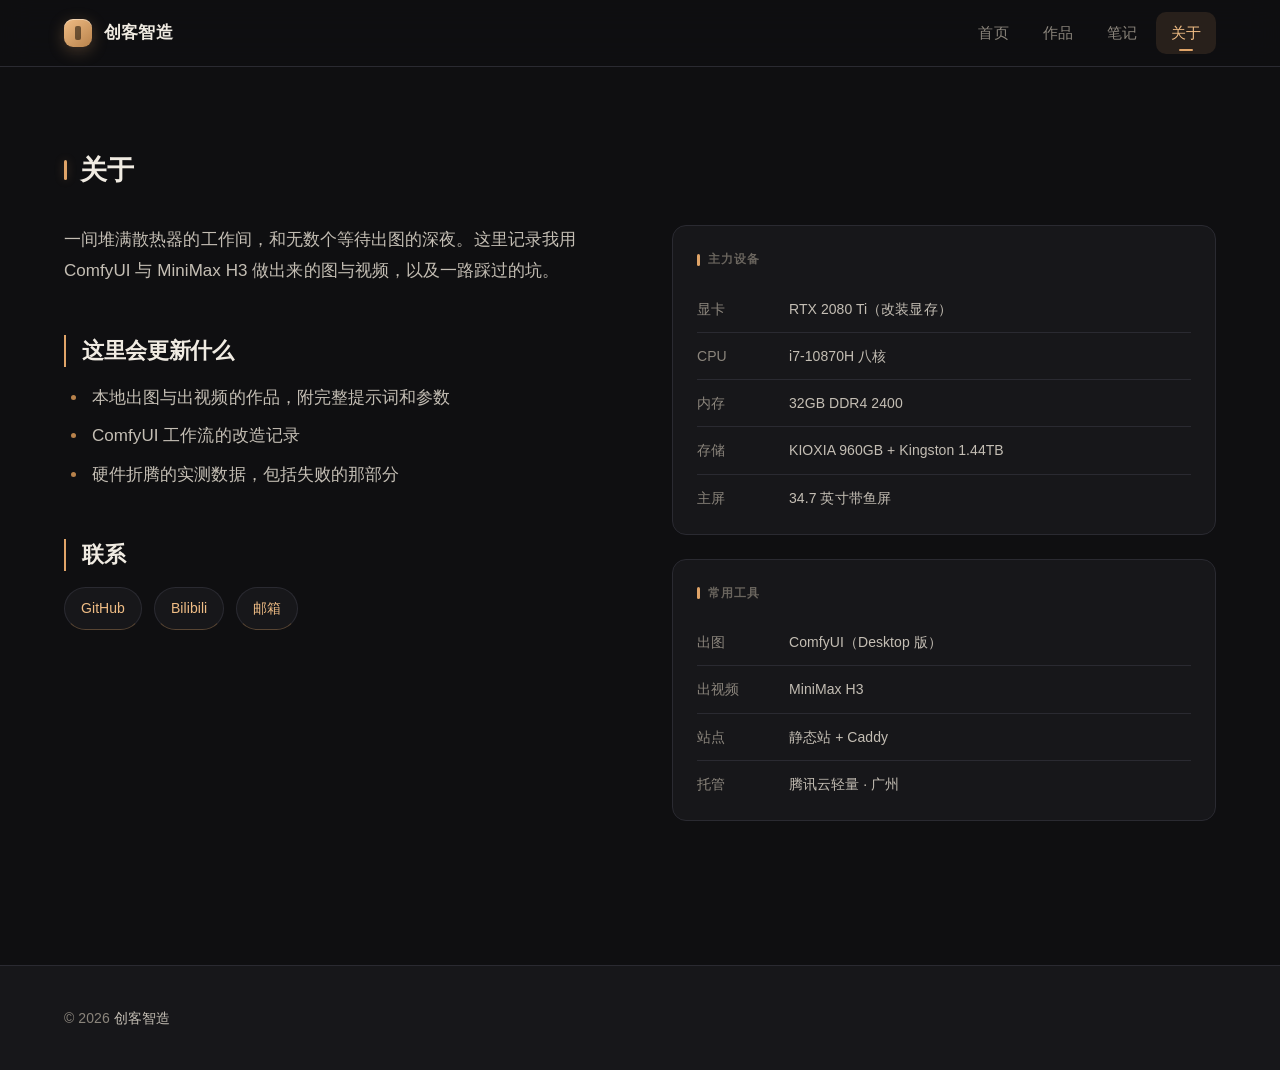
==== commit 2a4575c1: "改名为创客智造，移除站点中的 22GB 显存表述 - 品牌名：显存制造 → 创客智造（5 个页面标题/导航/页脚/OG 元信息） - 英文标识：VRAM Studio → MakerMake - 首页" ====
--- a/about.html
+++ b/about.html
@@ -3,9 +3,11 @@
 <head>
 <meta charset="UTF-8">
 <meta name="viewport" content="width=device-width, initial-scale=1">
-<title>关于 · 显存制造</title>
-<meta name="description" content="关于显存制造：一台改装 22GB 显存的 RTX 2080 Ti，一间堆满散热器的房间，和无数个等出图的深夜。">
+<title>关于 · 创客智造</title>
+<meta name="description" content="关于创客智造：一间堆满散热器的工作间，和无数个等出图的深夜。记录本地 AI 出图的实战与踩坑。">
 <meta name="theme-color" content="#0f0f11">
+<link rel="canonical" href="https://makermake.top/about.html">
+<link rel="icon" href="data:image/svg+xml,%3Csvg xmlns='http://www.w3.org/2000/svg' viewBox='0 0 32 32'%3E%3Crect width='32' height='32' rx='8' fill='%23e0a468'/%3E%3Crect x='13' y='8' width='6' height='16' rx='2' fill='%231c1206'/%3E%3C/svg%3E">
 <link rel="stylesheet" href="assets/style.css">
 </head>
 <body>
@@ -16,7 +18,7 @@
   <div class="wrap nav-inner">
     <a class="brand" href="index.html">
       <span class="brand-mark" aria-hidden="true"></span>
-      <span id="brand-name">显存制造</span>
+      <span id="brand-name">创客智造</span>
     </a>
     <nav class="nav-links" id="nav-links" aria-label="主导航"></nav>
     <button class="nav-toggle" id="nav-toggle" type="button"
@@ -51,7 +53,7 @@
         <div class="spec-card">
           <div class="spec-card-label">主力设备</div>
           <table class="spec-table">
-            <tr><td>显卡</td><td>RTX 2080 Ti 22GB（改装显存）</td></tr>
+            <tr><td>显卡</td><td>RTX 2080 Ti（改装显存）</td></tr>
             <tr><td>CPU</td><td>i7-10870H 八核</td></tr>
             <tr><td>内存</td><td>32GB DDR4 2400</td></tr>
             <tr><td>存储</td><td>KIOXIA 960GB + Kingston 1.44TB</td></tr>
--- a/assets/style.css
+++ b/assets/style.css
@@ -1,5 +1,5 @@
 /* ==========================================================================
-   VRAM Studio · Design Token System
+   MakerMake · Design Token System
    Theme: 暗色摄影画廊 —— 中性炭黑底 + 暖铜强调，衬托暖调作品
    所有颜色、字号、间距、动效统一由 token 驱动
    ========================================================================== */
